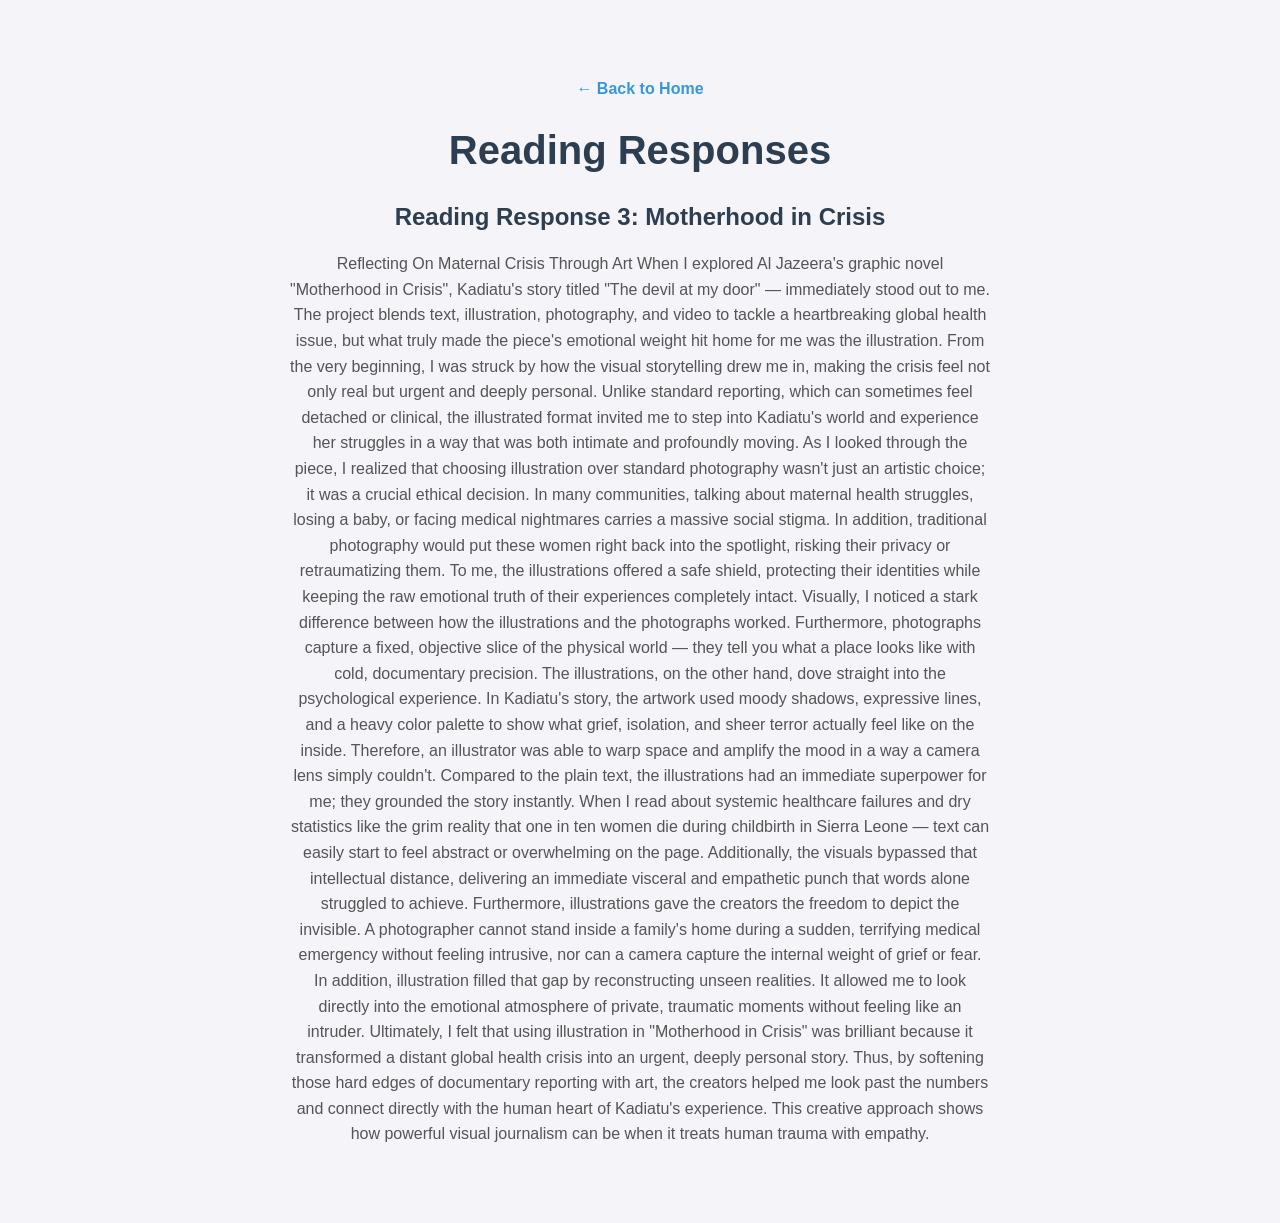
==== readings.html @ e6204906 "Add files via upload" ====
<!DOCTYPE html>
<html lang="en">
<head>
  <meta charset="UTF-8">
  <title>Readings</title>
  <link rel="stylesheet" href="style.css">
</head>
<body>
  <p><a href="index.html">&larr; Back to Home</a></p>
  <h1>Reading Responses</h1>

  <h2>Reading Response 3: Motherhood in Crisis</h2>
  <p>Reflecting On Maternal Crisis Through Art

            When I explored Al Jazeera's graphic novel "Motherhood in Crisis", Kadiatu's story titled "The devil at my door" — immediately stood out to me. The project blends text, illustration, photography, and video to tackle a heartbreaking global health issue, but what truly made the piece's emotional weight hit home for me was the illustration. From the very beginning, I was struck by how the visual storytelling drew me in, making the crisis feel not only real but urgent and deeply personal. Unlike standard reporting, which can sometimes feel detached or clinical, the illustrated format invited me to step into Kadiatu's world and experience her struggles in a way that was both intimate and profoundly moving.

           As I looked through the piece, I realized that choosing illustration over standard photography wasn't just an artistic choice; it was a crucial ethical decision. In many communities, talking about maternal health struggles, losing a baby, or facing medical nightmares carries a massive social stigma. In addition, traditional photography would put these women right back into the spotlight, risking their privacy or retraumatizing them. To me, the illustrations offered a safe shield, protecting their identities while keeping the raw emotional truth of their experiences completely intact. Visually, I noticed a stark difference between how the illustrations and the photographs worked. Furthermore, photographs capture a fixed, objective slice of the physical world — they tell you what a place looks like with cold, documentary precision. The illustrations, on the other hand, dove straight into the psychological experience. In Kadiatu's story, the artwork used moody shadows, expressive lines, and a heavy color palette to show what grief, isolation, and sheer terror actually feel like on the inside. Therefore, an illustrator was able to warp space and amplify the mood in a way a camera lens simply couldn't.

           Compared to the plain text, the illustrations had an immediate superpower for me; they grounded the story instantly. When I read about systemic healthcare failures and dry statistics like the grim reality that one in ten women die during childbirth in Sierra Leone — text can easily start to feel abstract or overwhelming on the page. Additionally, the visuals bypassed that intellectual distance, delivering an immediate visceral and empathetic punch that words alone struggled to achieve. Furthermore, illustrations gave the creators the freedom to depict the invisible. A photographer cannot stand inside a family's home during a sudden, terrifying medical emergency without feeling intrusive, nor can a camera capture the internal weight of grief or fear. In addition, illustration filled that gap by reconstructing unseen realities. It allowed me to look directly into the emotional atmosphere of private, traumatic moments without feeling like an intruder.

           Ultimately, I felt that using illustration in "Motherhood in Crisis" was brilliant because it transformed a distant global health crisis into an urgent, deeply personal story. Thus, by softening those hard edges of documentary reporting with art, the creators helped me look past the numbers and connect directly with the human heart of Kadiatu's experience. This creative approach shows how powerful visual journalism can be when it treats human trauma with empathy.</p>
</body>
</html>
---- style.css ----
/* 1. Body: Centers everything and adds a clean background color & font */
body {
  font-family: Arial, sans-serif;
  background-color: #f4f4f9;
  color: #333;
  max-width: 700px;
  margin: 40px auto;
  padding: 20px;
  text-align: center;
}

/* 2. Headings */
h1 {
  color: #2c3e50;
  font-size: 2.5rem;
}

h2 {
  color: #2c3e50;
  margin-top: 30px;
}

/* 3. Image Styling */
img {
  border-radius: 8px;
  box-shadow: 0 4px 8px rgba(0, 0, 0, 0.1);
  margin: 20px 0;
  max-width: 100%;
}

/* 4. Paragraphs */
p {
  line-height: 1.6;
  color: #555;
}

/* 5. Project List */
ul {
  list-style: none;
  padding: 0;
}

li {
  margin: 10px 0;
}

/* 6. Links */
a {
  color: #3498db;
  text-decoration: none;
  font-weight: bold;
}

a:hover {
  text-decoration: underline;
}
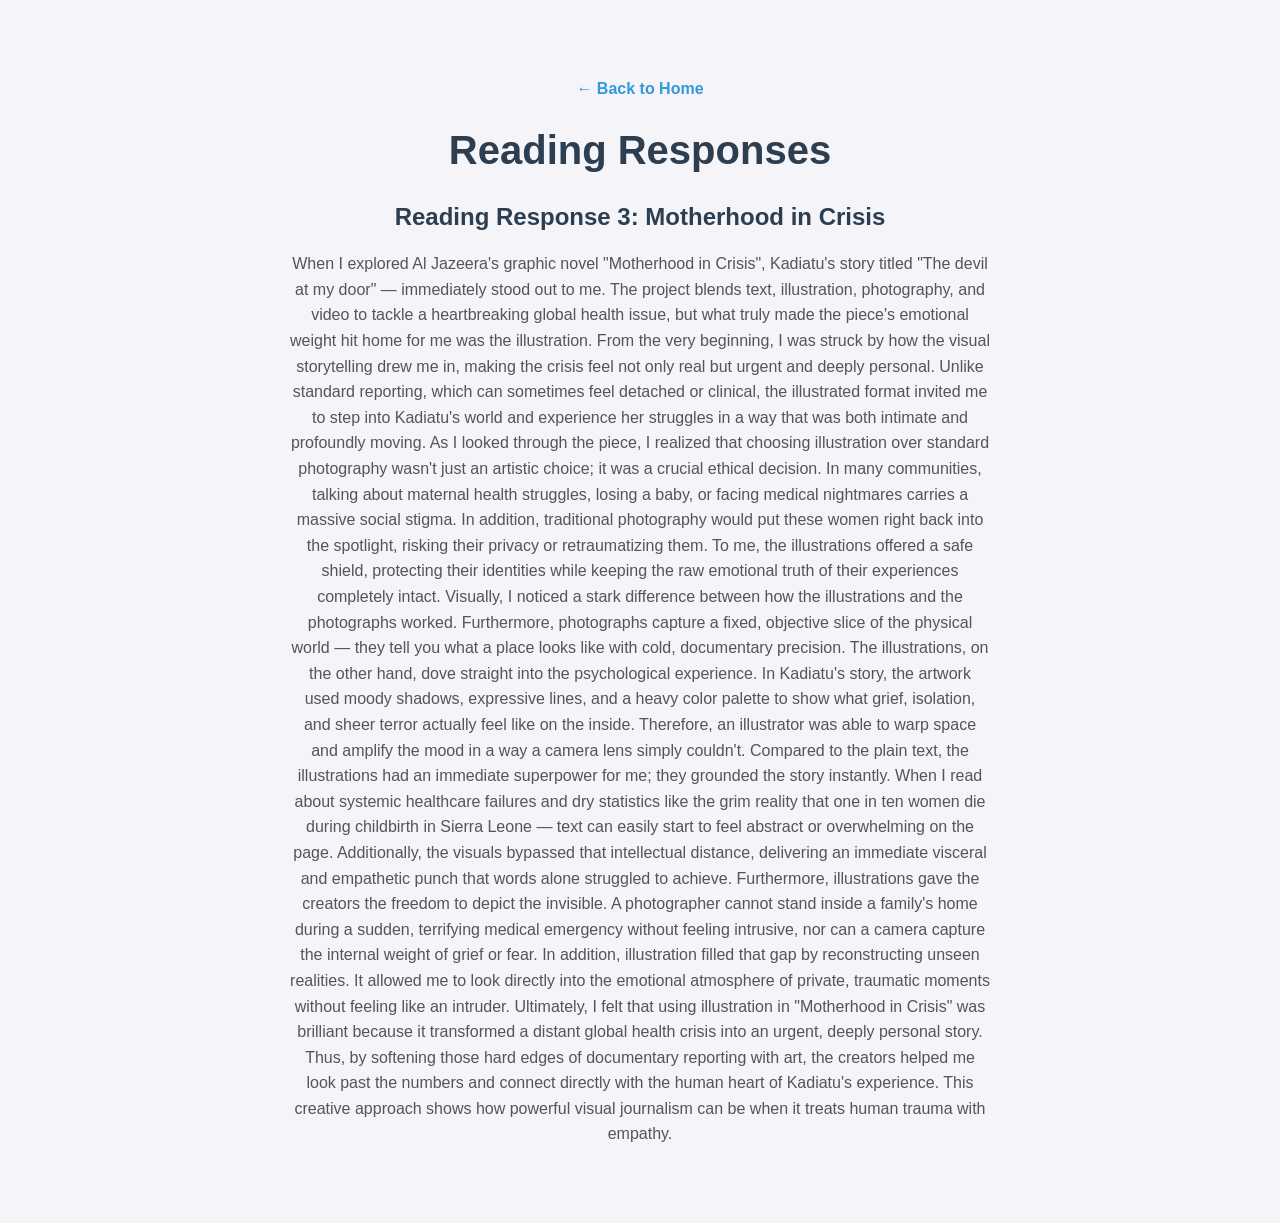
==== commit 8579b74a: "Update readings.html" ====
--- a/readings.html
+++ b/readings.html
@@ -10,7 +10,7 @@
   <h1>Reading Responses</h1>
 
   <h2>Reading Response 3: Motherhood in Crisis</h2>
-  <p>Reflecting On Maternal Crisis Through Art
+  <p>
 
             When I explored Al Jazeera's graphic novel "Motherhood in Crisis", Kadiatu's story titled "The devil at my door" — immediately stood out to me. The project blends text, illustration, photography, and video to tackle a heartbreaking global health issue, but what truly made the piece's emotional weight hit home for me was the illustration. From the very beginning, I was struck by how the visual storytelling drew me in, making the crisis feel not only real but urgent and deeply personal. Unlike standard reporting, which can sometimes feel detached or clinical, the illustrated format invited me to step into Kadiatu's world and experience her struggles in a way that was both intimate and profoundly moving.
 
@@ -20,4 +20,4 @@
 
            Ultimately, I felt that using illustration in "Motherhood in Crisis" was brilliant because it transformed a distant global health crisis into an urgent, deeply personal story. Thus, by softening those hard edges of documentary reporting with art, the creators helped me look past the numbers and connect directly with the human heart of Kadiatu's experience. This creative approach shows how powerful visual journalism can be when it treats human trauma with empathy.</p>
 </body>
-</html>+</html>
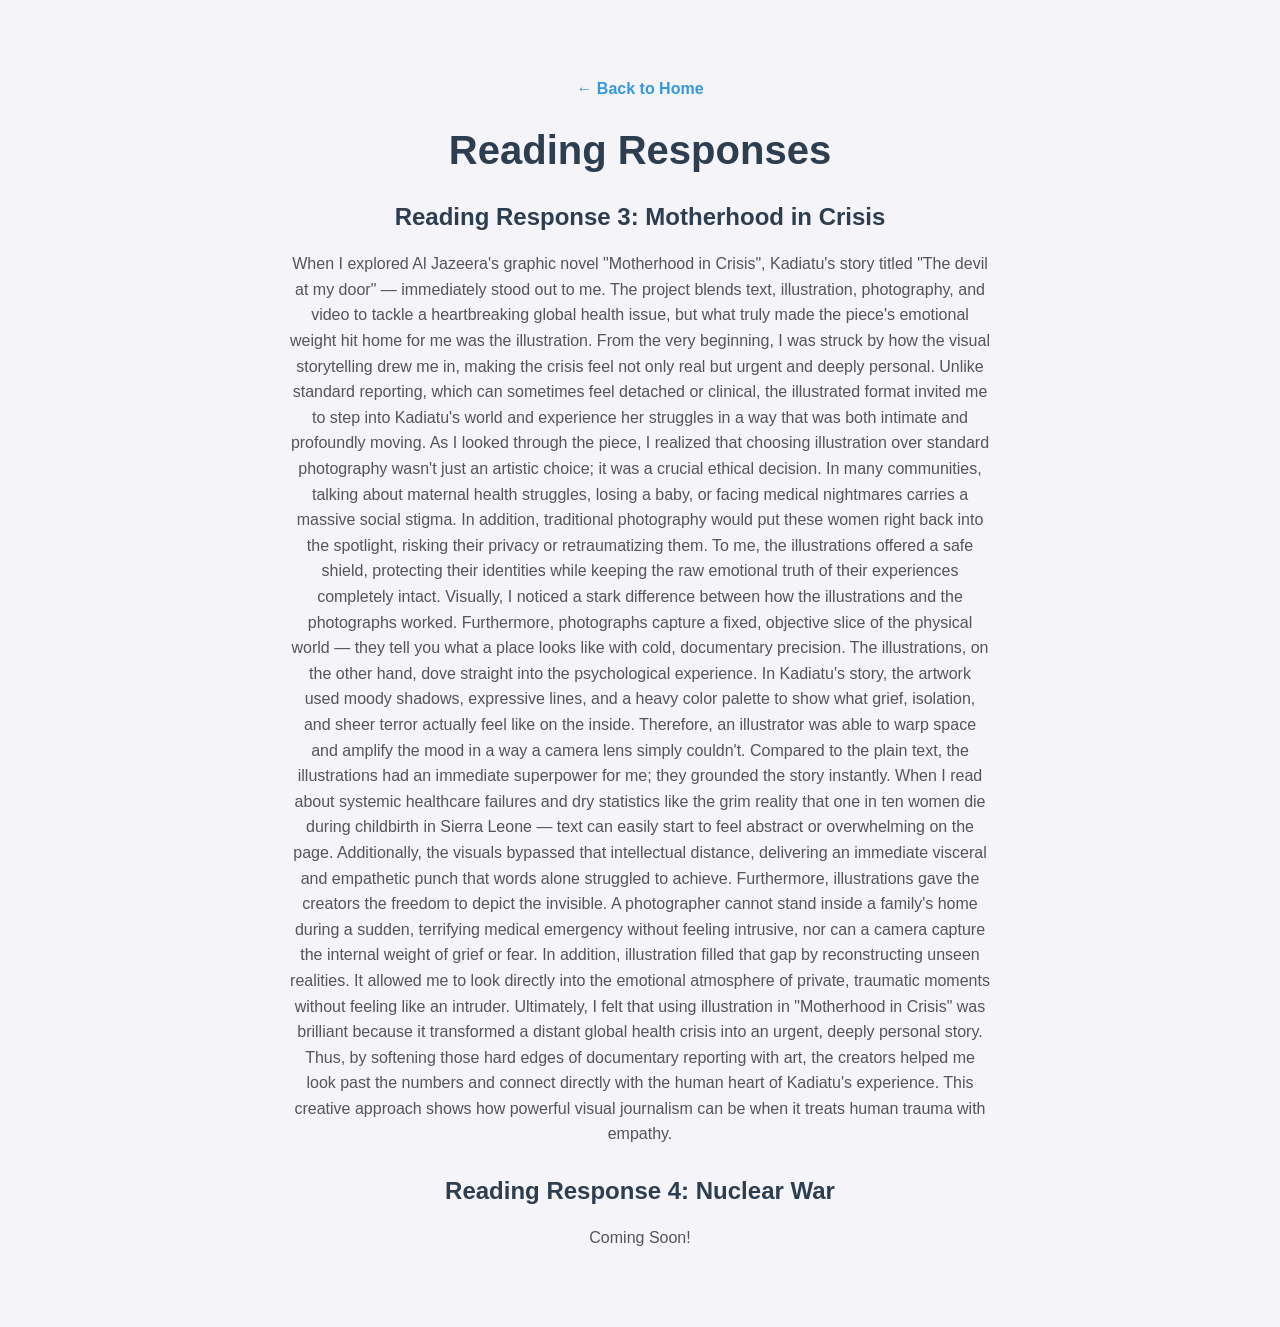
==== commit 57f208f9: "Update readings.html * Added "Reading Response 4: Nuclear War" for an upcoming 500 word reflection (" ====
--- a/readings.html
+++ b/readings.html
@@ -19,5 +19,8 @@
            Compared to the plain text, the illustrations had an immediate superpower for me; they grounded the story instantly. When I read about systemic healthcare failures and dry statistics like the grim reality that one in ten women die during childbirth in Sierra Leone — text can easily start to feel abstract or overwhelming on the page. Additionally, the visuals bypassed that intellectual distance, delivering an immediate visceral and empathetic punch that words alone struggled to achieve. Furthermore, illustrations gave the creators the freedom to depict the invisible. A photographer cannot stand inside a family's home during a sudden, terrifying medical emergency without feeling intrusive, nor can a camera capture the internal weight of grief or fear. In addition, illustration filled that gap by reconstructing unseen realities. It allowed me to look directly into the emotional atmosphere of private, traumatic moments without feeling like an intruder.
 
            Ultimately, I felt that using illustration in "Motherhood in Crisis" was brilliant because it transformed a distant global health crisis into an urgent, deeply personal story. Thus, by softening those hard edges of documentary reporting with art, the creators helped me look past the numbers and connect directly with the human heart of Kadiatu's experience. This creative approach shows how powerful visual journalism can be when it treats human trauma with empathy.</p>
+
+  <h2>Reading Response 4: Nuclear War</h2>
+  <p>Coming Soon!</p>
 </body>
 </html>
